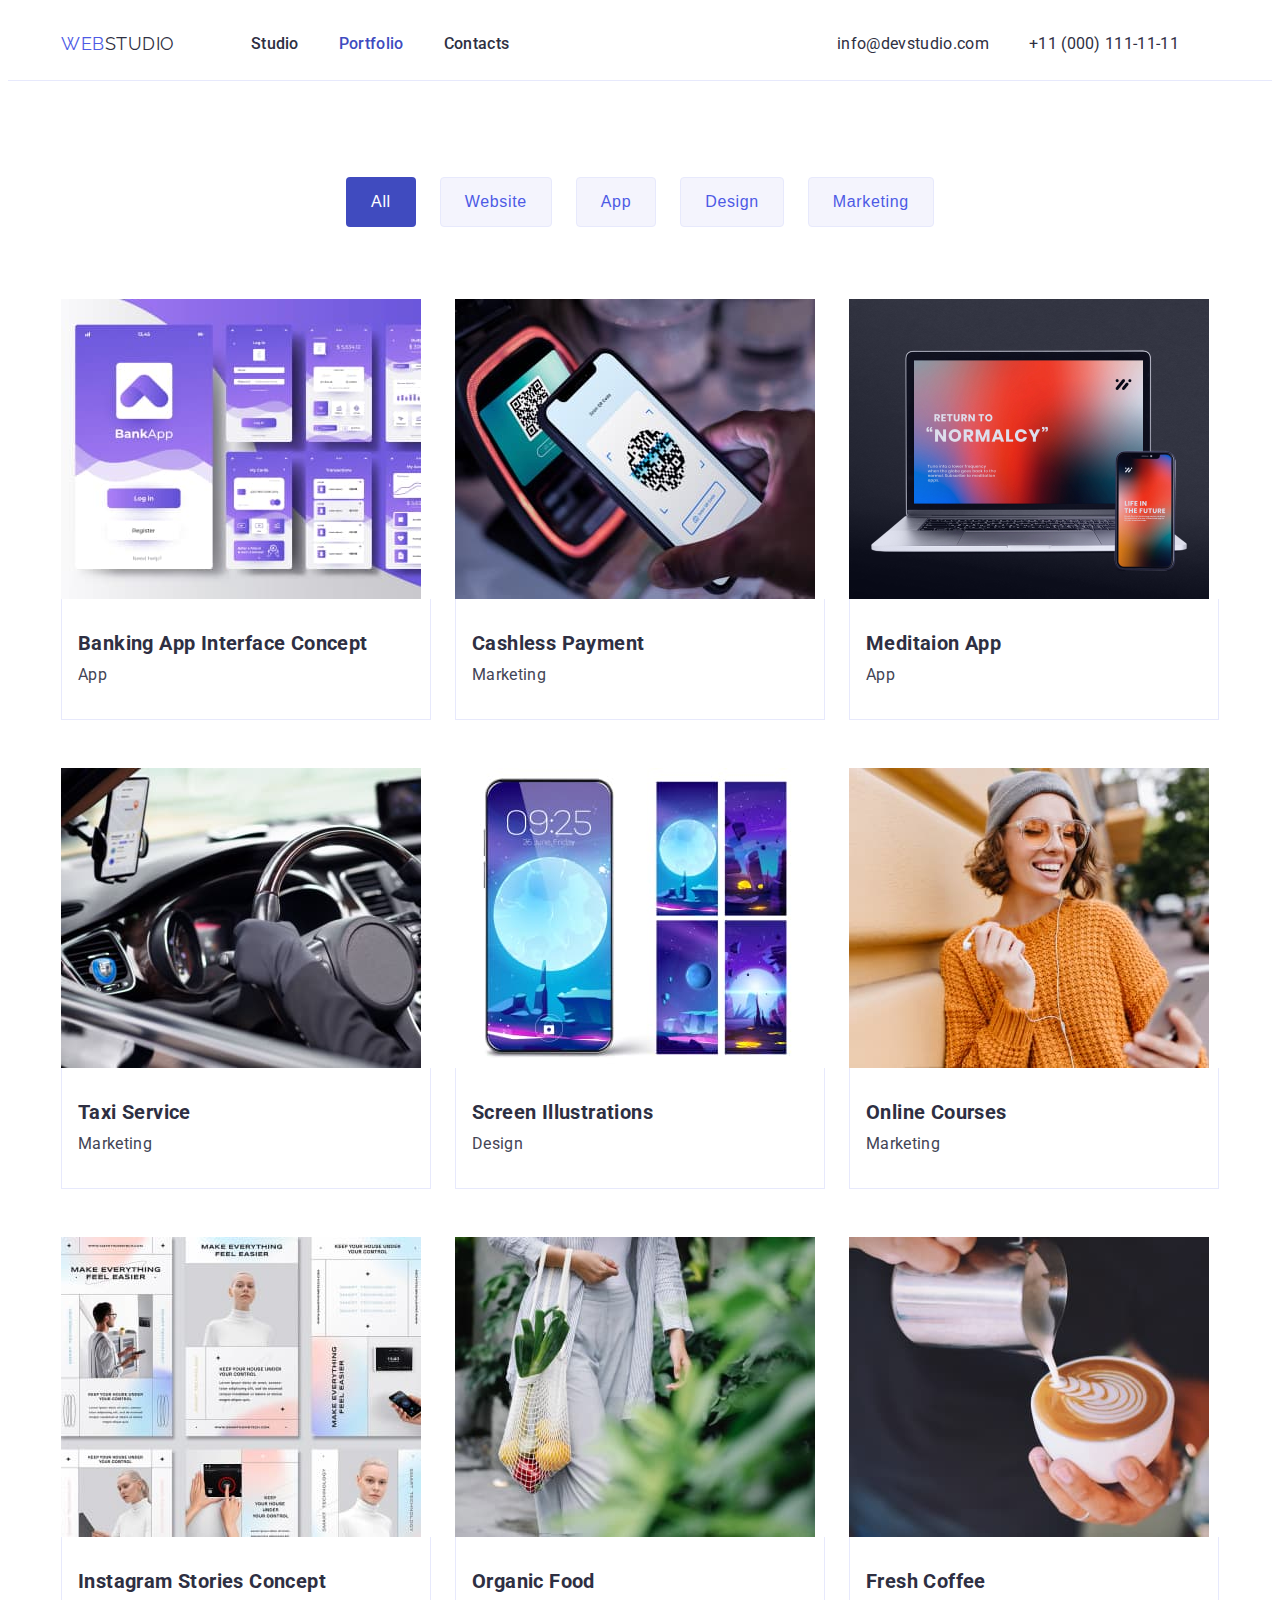
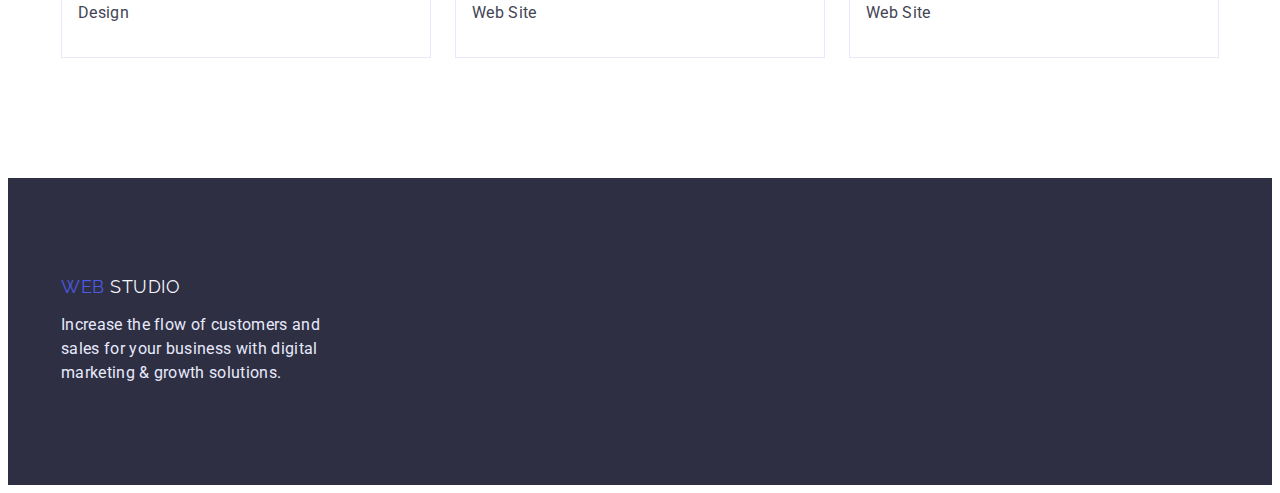
==== portfolio.html @ 53699d56 "......" ====
<!DOCTYPE html>
<html lang="en">
<head>
    <meta charset="UTF-8">
    <meta http-equiv="X-UA-Compatible" content="IE=edge">
    <meta name="viewport" content="width=device-width, initial-scale=1.0">
    <title>Portfolio</title>
    <link rel="preconnect" href="https://fonts.googleapis.com"><link rel="preconnect" href="https://fonts.gstatic.com" crossorigin><link href="https://fonts.googleapis.com/css2?family=Raleway:wght@800&family=Roboto:wght@400;500;700;900&display=swap" rel="stylesheet">
    <link rel="stylesheet" href="https://cdnjs.cloudflare.com/ajax/libs/modern-normalize/1.1.0/modern-normalize.min.css"
 integrity="sha512-wpPYUAdjBVSE4KJnH1VR1HeZfpl1ub8YT/NKx4PuQ5NmX2tKuGu6U/JRp5y+Y8XG2tV+wKQpNHVUX03MfMFn9Q==" 
 crossorigin="anonymous"
referrerpolicy="no-referrer" />
    <link rel="stylesheet" href="./css/styles.css">
</head>
<body>
    <header class="header">
        <div class="container header-container">
        <nav class="header-navigation">
        <a href="/" class="header-logo link">WEB<span class="header-span link">STUDIO</span></a>
        <ul class="header-list list">
            <li><a href="./index.html" class="header-link  link" >Studio</a></li>
            <li><a href=""class="header-link link current">Portfolio</a></li>
            <li><a href=""class="header-link link">Contacts</a></li>
        </ul> 
    </nav>
    <address class="address">
    <ul class="auth-nav list">
        <li class="auth-nav-item"><a href="mailto:info@devstudio.com " class="header-mail link" >info@devstudio.com</a></li>
        <li class="auth-nav-item"><a href="tel:+110001111111 " class="header-tel link">+11 (000) 111-11-11</a></li>
    </ul>
    </address>
        </div>
       </header> 
       <main>
        <section class="portfolio">
            <div class="container">
            <ul class="list btn-list ">
           <li><button type="button" class="btn-portfolio">All</button></li>
            <li><button type="button" class="other-btn">Website</button></li>
     <li><button type="button" class="other-btn">App</button></li>
    <li> <button type="button" class="other-btn">Design</button></li>
    <li><button type="button" class="other-btn">Marketing</button></li>
        </ul>
        <ul class="list list-galerry">
            <li class="galerry-item"><img src="./images/add.jpg" alt="app" width="360">
                <div class="flex-element-text">
                <h3 class="second-caption">Banking App Interface Concept</h3>
                <p class="second-subtitle">App</p>
                </li>
                <li class="galerry-item">
                    <img src="./images/payment.jpg" alt="payment" width="360">
                    <div class="flex-element-text">
                    <h3 class="second-caption">Cashless Payment</h3>
                    <p class="second-subtitle">Marketing</p>
                </li>
               <li class="galerry-item">
                <img src="./images/compphone.jpg" alt="meditaion app" width="360">
                <div class="flex-element-text">
                <h3 class="second-caption">Meditaion App</h3>
                <p class="second-subtitle">App</p>
               </li>
               <li class="galerry-item">
                <img src="./images/taxi.jpg" alt="service" width="360">
                <div class="flex-element-text">
                <h3 class="second-caption">Taxi Service</h3>
                <p class="second-subtitle">Marketing</p>
               </li>
               <li class="galerry-item">
                <img src="./images/screen.jpg" alt="screen" width="360">
                <div class="flex-element-text">
                <h3 class="second-caption">Screen Illustrations</h3>
                <p class="second-subtitle">Design</p>
               </li>
               <li class="galerry-item">
                <img src="./images/lady.jpg" alt="online" width="360">
                <div class="flex-element-text">
                <h3 class="second-caption">Online Courses</h3>
                <p class="second-subtitle">Marketing</p>
               </li>
               <li class="galerry-item">
                <img src="./images/instastory.jpg" alt="instagram" width="360">
                <div class="flex-element-text">
                <h3 class="second-caption">Instagram Stories Concept</h3>
                <p class="second-subtitle">Design</p>
               </li>
               <li class="galerry-item">
                <img src="./images/organik.jpg" alt="organik" width="360">
                <div class="flex-element-text">
                <h3 class="second-caption">Organic Food</h3>
                <p class="second-subtitle">Web Site</p>
               </li>
               <li class="galerry-item">
                <img src="./images/coffe.jpg" alt="coffee" width="360">
                <div class="flex-element-text">
                <h3 class="second-caption">Fresh Coffee</h3>
                <p class="second-subtitle">Web Site</p>
               </li>
               </ul>
            </div>
               </section>
            </main>
            <footer class="footer">
                <div class="container">
                <a href="./portfolio.html " class="footer-link link" target="_blank">WEB <span class="footer-span">STUDIO</span></span></a>
                <p class="footer-text">Increase the flow of customers and sales for your business with digital marketing & growth solutions.</p>
            </div>
            </footer>
</body>
</html>
---- css/styles.css ----
:root {
    --most-text-color: #2e2f42;
    --secondary-text-color: #434455;
    --primary-accent-color: #4d5ae5;
    --secondary-accent-color: #404bbf;
    --light-background-color: #f4f4fd;
    --dark-background-color: #2e2f42;
    --text-color: #ffffff;
    --other-color: #e7e9fc;
    --letter-spacing: 0.02em;
    --line-height: 1.5;
    /* hero */
    --hero-gra:linear-gradient(rgba(46, 47, 66, 0.7),
    rgba(46, 47, 66, 0.7)
   )
  }
  body {
    font-family: "roboto", sans-serif;
    color: var(--most-text-color);
  }
  h1, 
  h2,
  h3,
  h4,
  h5,
  h6,
  p {
    margin: 0;
  }
  
  ul {
    margin: 0;
    padding-left: 0;
  }
  
  button{
    cursor: pointer;
  }
  
  img {
    display: block;
  }
  
  .list {
    list-style: none;
  }
  .link {
    text-decoration: none;
  }
  
  .container{
    width: 1158px;
    padding-right: 15px;
    padding-left: 15px;
    margin-left:auto;
    margin-right:auto;
   
  }
  
  .header {
    padding-top: 24px;
    padding-bottom: 24px;
    border-color: #e7e9fc;
    border-style: solid;
    border-width: 0 0 1px 0;
  }
  .header-navigation {
  }
  .header-logo {
    font-family: "Raleway", sans-serif;
    font-size: 18px;
    line-height: 1.33;
    letter-spacing: 0.03em;
    color: var(--primary-accent-color);
    margin-right: 76px;
  }
  .header-span {
    color: var(--most-text-color);
  }
  /*/////////////////////////////////////////// */
  .header-link.current {
    color: var(--secondary-accent-color);
  }
  /* ///////////////////////////////////////////// */
  .header-list{
    display: flex;
    gap: 40px;
  }
  .header-navigation{
    display: flex;
    align-items: center;
    margin-right: auto;
  }
  .header-container{
    display: flex;
    align-items: center;
  }
  .header-link {
    font-weight: 500;
    font-size: 16px;
    line-height: var(--line-height);
    letter-spacing: var(--letter-spacing);
    color: var(--most-text-color);
  }
  .header-link:hover,
  .header-link:focus {
    color: var(--secondary-accent-color);
  }
  .address {
    font-style:normal;
  }
  .auth-nav {
    display: flex;
  }
  .auth-nav-item {
    margin-right: 40px;
  }
  
  .header-mail {
    font-weight: 400;
    font-size: 16px;
    line-height: var(--line-height);
    letter-spacing: var(--letter-spacing);
    color: var(--most-text-color);
    
  }
  .header-tel {
    font-weight: 400;
    font-size: 16px;
    line-height: var(--line-height);
    letter-spacing: var(--letter-spacing);
    color: var(----secondary-text-color);
  }
  .header-mail:hover,
  .header-mail:focus,
  .header-tel:hover,
  .header-tel:focus {
    color: var(--secondary-accent-color);
  }
  
  /* ---------------------HERO--------------- */
  .hero {
    background: var(--dark-background-color);
    background-image:var(--hero-gra),
     url(../images/people-office\ .jpg);
    padding-top: 188px;
    padding-bottom: 188px;
    text-align: center; 

  }
  .hero-title {
    font-size: 56px;
    line-height: 1.07;
    text-align: center;
    letter-spacing: var(--letter-spacing);
    color: var(--text-color);
    margin-bottom: 48px;
      max-width: 500px;
      margin-left: auto;
      margin-right: auto; 
    }
  .hero-btn {
    font-family: inherit;
    font-weight: 500;
    font-size: 16px;
    line-height: var(--line-height);
    letter-spacing: 0.04em;
    cursor: pointer;
    color: var(--text-color);
    background: var(--primary-accent-color);
    border-radius: 4px;
    border: none;
    padding-top: 16px;
    padding-bottom: 16px;
    min-width: 169px;
    min-height: 56px;
  }
  .hero-btn:hover,
  .hero-btn:focus {
    background: var(--secondary-accent-color);
  }
  /* ------------------ABOUT------------------- */
  .about {
    padding-top: 120px;
    padding-bottom: 120px;
  }
  .about-title {
    text-transform: capitalize;
  }
  .visually-hidden {
    position: absolute;
    white-space: nowrap;
    width: 1px;
    height: 1px;
    overflow: hidden;
    border: 0;
    padding: 0;
    clip: rect(0 0 0 0);
    clip-path: inset(50%);
    margin: -1px;
  }
  .about-list {
    display: flex;
    flex-wrap: nowrap;
    gap: 24px;
  }
  .about-item {
  
  }
  .about-caption {
    font-weight: 500;
    font-size: 20px;
    line-height: 1.22;
    text-transform: capitalize;
    letter-spacing: var(--letter-spacing);
    margin-bottom: 8px;
  }
  .about-subtitle {
    font-weight: 400;
    font-size: 16px;
    line-height: var(--line-height);
    letter-spacing: var(--letter-spacing);
    color: var(----secondary-text-color);
  }
  /* ---------------GENERAL------------- */
  .general {
    padding-bottom: 120px;
  }
  .general-title {
    font-size: 36px;
    line-height: 1.11;
    text-transform: capitalize;
    letter-spacing: var(--letter-spacing);
    margin-bottom: 72px;
    text-align: center;
  }
  .general-list{
    display: flex;
    gap: 24px;
  }
  
  .general-item{
    width: calc((100%-48px)/3);
  }
  /* ------------------ TEAM-------------------- */
  .team{
    background: var(--light-background-color);
    padding-top: 120px;
    padding-bottom: 120px;
  }
  .team-title {
    font-size: 36px;
    line-height: 1.11;
    text-transform: capitalize;
    letter-spacing: var(--letter-spacing);
    margin-bottom: 72px;
    text-align: center;
  }
  .team-list {
    display: flex;
    gap: 24px;
  
  
  }
  .list {
  }
  .team-item {
    width: calc((100%-72px) / 4);
    background-color: #fff;
  }
  .team-caption {
    font-size: 20px;
    line-height: 1.2;
    text-transform: capitalize;
    letter-spacing: var(--letter-spacing);
    margin-bottom: 8px;
    text-align: center;
  }
  .team-text{
  padding-bottom: 32px;
  padding-top: 32px;
  }
  .team-subtitle {
    font-weight: 400;
    font-size: 16px;
    line-height: var(--line-height);
    letter-spacing: var(--letter-spacing);
    color: var(----secondary-text-color);
    text-align: center;
    margin-bottom: 8px;
  }

  .team-soc-list {
    display: flex;
    justify-content: center;
    gap: 24px;
}
.team-soc-item {
  width: 40px;
  height: 40px;
}
.team-soc-link  {
  width: 100%;
  height: 100%;
  background-color:var(--primary-accent-color);
  display: flex;
  align-items: center;
  justify-content: center;
  border-radius: 50%;
}

.team-soc-icon{
  fill: red;
}
  /* ------------------FOOter------------------- */
  
  .footer-link {
    font-family: "Raleway", sans-serif;
    font-size: 18px;
    line-height: 1.16px;
    letter-spacing: 0.03em;
    color: var(--primary-accent-color);
    margin-top: 16px;
    width: 264px;
  }
  .footer-span {
    font-family: "Raleway";
    font-size: 18px;
    line-height: 1.16px;
    letter-spacing: 0.03em;
    color: var(--light-background-color);
  
  }
  .footer-text {
    font-weight: 400;
    font-size: 16px;
    line-height: 1.50;
    letter-spacing: var(--letter-spacing);
    color:var(--other-color);
    margin-top: 16px;
    width: 264px;
  }
  .footer {
    background: var(--dark-background-color);
    padding-top: 100px;
    padding-bottom: 100px;
    
  
  }
  
  /* ------------------PORTFOLIO------------------- */
  
  .portfolio{
    padding-top: 96px;
    padding-bottom: 120px;
  }
  .list-galerry{
    display: flex;  
    flex-wrap: wrap;
    column-gap: 24px;
    row-gap: 48px;
  }
  .galerry-item{
    width: calc((100% - 48px) / 3)
  }
  
    
  .btn-list{
    display: flex;
    align-items: center;
    justify-content: center;
    margin-bottom: 72px;
    gap: 24px;
  }
    .btn-portfolio {
    font-style: inherit;
    font-weight: 500;
    font-size: 16px;
    line-height: var(--line-height);
    letter-spacing: 0.04em;
    cursor: pointer;
    color: var(--text-color);
    background: var(--secondary-accent-color);
    border-style: solid;
    border-width: 1px;
    border-color: transparent;
    border-radius: 4px;
    padding-top: 12px;
    padding-bottom: 12px;
    padding-left: 24px;
    padding-right: 24px;
    
  }
  .other-btn {
    font-style: inherit;
    font-weight: 500;
    font-size: 16px;
    line-height: var(--line-height);
    letter-spacing: 0.04em;
    cursor: pointer;
    color: var(--primary-accent-color);
    background: var(--light-background-color);
    border-radius: 4px;
    border-color: #e7e9fc;
    border-style: solid;
    border-width: 1px;
    padding-top: 12px;
    padding-bottom: 12px;
    padding-left: 24px;
    padding-right: 24px;
  }
  .flex-element-text {
    border-color: #e7e9fc;
    border-style: solid;
    border-width: 1px;
    border-top-width: 0;
    padding-bottom: 32px;
    padding-left: 16px;
    padding-top: 32px;
  }
  .second-caption {
    font-size: 20px;
    line-height: 1.2;
    text-transform: capitalize;
    letter-spacing: var(--letter-spacing);
    color: var(--most-text-color);
  }
  .second-subtitle {
    font-weight: 400;
    font-size: 16px;
    line-height: var(--line-height);
    letter-spacing: var(--letter-spacing);
    color: var(--secondary-text-color);
    margin-top: 8px; 
    
  }
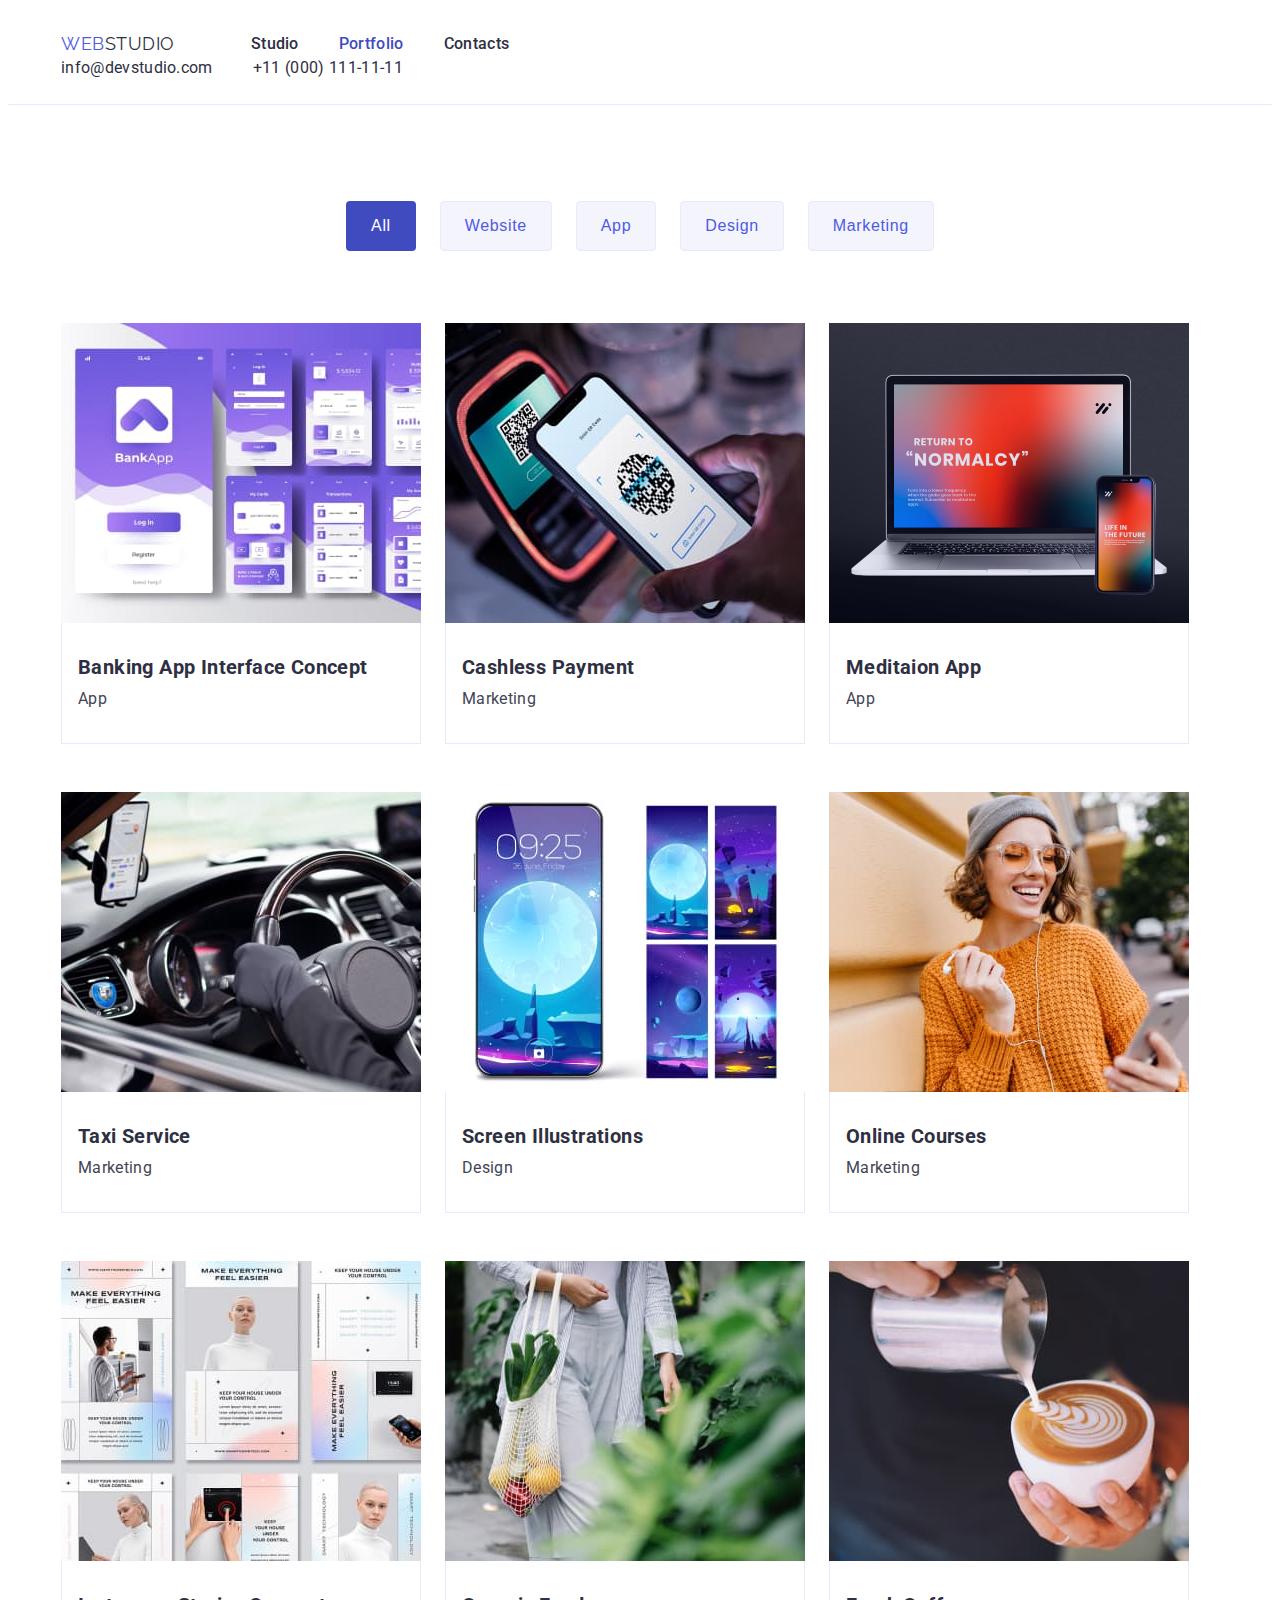
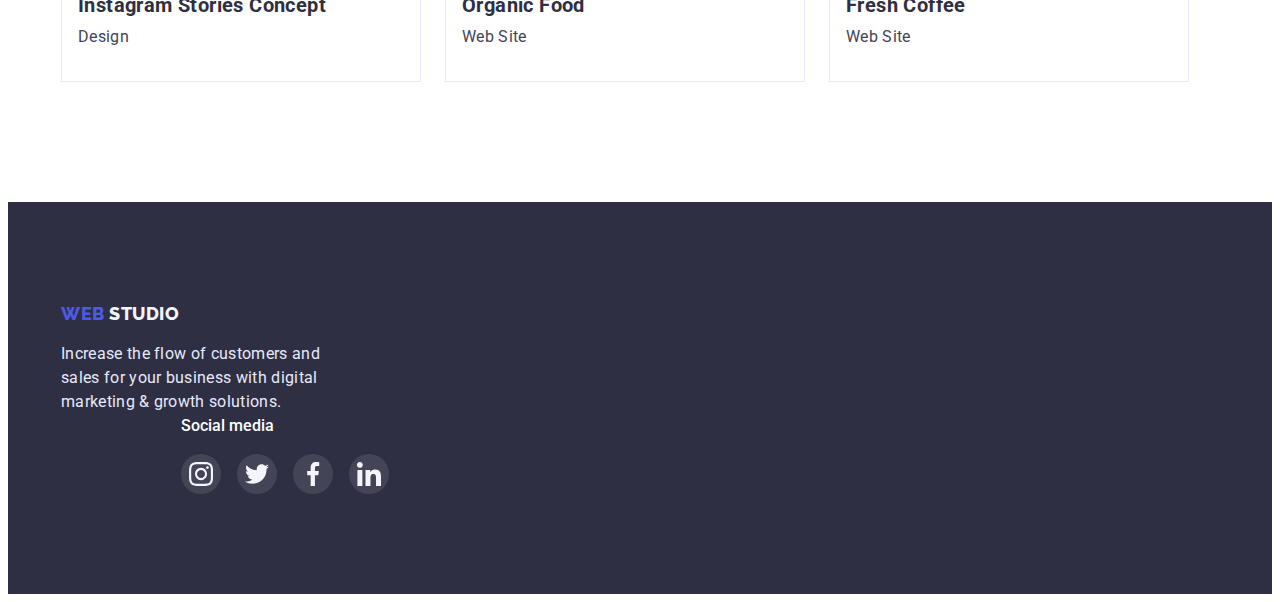
==== commit 8fe01340: "///////" ====
--- a/portfolio.html
+++ b/portfolio.html
@@ -15,6 +15,7 @@
 <body>
     <header class="header">
         <div class="container header-container">
+        <div class="heade-list">
         <nav class="header-navigation">
         <a href="/" class="header-logo link">WEB<span class="header-span link">STUDIO</span></a>
         <ul class="header-list list">
@@ -29,6 +30,7 @@
         <li class="auth-nav-item"><a href="tel:+110001111111 " class="header-tel link">+11 (000) 111-11-11</a></li>
     </ul>
     </address>
+    </div>
         </div>
        </header> 
        <main>
@@ -46,54 +48,63 @@
                 <div class="flex-element-text">
                 <h3 class="second-caption">Banking App Interface Concept</h3>
                 <p class="second-subtitle">App</p>
+                </div>
                 </li>
                 <li class="galerry-item">
                     <img src="./images/payment.jpg" alt="payment" width="360">
                     <div class="flex-element-text">
                     <h3 class="second-caption">Cashless Payment</h3>
                     <p class="second-subtitle">Marketing</p>
+                    </div>
                 </li>
                <li class="galerry-item">
                 <img src="./images/compphone.jpg" alt="meditaion app" width="360">
                 <div class="flex-element-text">
                 <h3 class="second-caption">Meditaion App</h3>
                 <p class="second-subtitle">App</p>
+                </div>
                </li>
                <li class="galerry-item">
                 <img src="./images/taxi.jpg" alt="service" width="360">
                 <div class="flex-element-text">
                 <h3 class="second-caption">Taxi Service</h3>
                 <p class="second-subtitle">Marketing</p>
+                </div>
                </li>
                <li class="galerry-item">
                 <img src="./images/screen.jpg" alt="screen" width="360">
                 <div class="flex-element-text">
                 <h3 class="second-caption">Screen Illustrations</h3>
                 <p class="second-subtitle">Design</p>
+                </div>
                </li>
                <li class="galerry-item">
                 <img src="./images/lady.jpg" alt="online" width="360">
                 <div class="flex-element-text">
                 <h3 class="second-caption">Online Courses</h3>
                 <p class="second-subtitle">Marketing</p>
+                </div>
                </li>
                <li class="galerry-item">
                 <img src="./images/instastory.jpg" alt="instagram" width="360">
                 <div class="flex-element-text">
                 <h3 class="second-caption">Instagram Stories Concept</h3>
                 <p class="second-subtitle">Design</p>
+                </div>
                </li>
                <li class="galerry-item">
                 <img src="./images/organik.jpg" alt="organik" width="360">
                 <div class="flex-element-text">
                 <h3 class="second-caption">Organic Food</h3>
                 <p class="second-subtitle">Web Site</p>
+                </div>
                </li>
                <li class="galerry-item">
                 <img src="./images/coffe.jpg" alt="coffee" width="360">
                 <div class="flex-element-text">
                 <h3 class="second-caption">Fresh Coffee</h3>
                 <p class="second-subtitle">Web Site</p>
+                </div>
                </li>
                </ul>
             </div>
@@ -101,9 +112,43 @@
             </main>
             <footer class="footer">
                 <div class="container">
-                <a href="./portfolio.html " class="footer-link link" target="_blank">WEB <span class="footer-span">STUDIO</span></span></a>
+                    <div class="fotter-content-first">
+                <a href="./portfolio.html " class="footer-link link" target="_blank">WEB <span class="footer-span">STUDIO</span></a>
                 <p class="footer-text">Increase the flow of customers and sales for your business with digital marketing & growth solutions.</p>
             </div>
+                    <div class="footer-content-secondary">
+                    <h2 class="footer-text-secondary">Social media</h2>
+                    <ul class="footer-soc-list list">
+                        <li class="footer-soc-item">
+                            <a href="" class="footer-soc-link link">
+                                <svg class="footer-icon">
+                                    <use href="./images/symbol-defs.svg#icon-instagram-1"></use>
+                                </svg>
+                            </a></li>
+                        <li class="footer-soc-item">
+                            <a href="" class="footer-soc-link link">
+                                <svg class="footer-icon" >
+                                    <use href="./images/symbol-defs.svg#icon-twitter-1"></use>
+                                </svg>
+                            </a></li>
+                        <li class="footer-soc-item">
+                            <a href="" class="footer-soc-link link">
+                                <svg class="footer-icon" >
+                                    <use href="./images/symbol-defs.svg#icon-facebook-1"></use>
+                                </svg>
+                            </a></li>
+                        <li class="footer-soc-item">
+                            <a href="" class="footer-soc-link link">
+                                <svg class="footer-icon">
+                                    <use href="./images/symbol-defs.svg#icon-linkedin-1"></use>
+                                </svg>
+                            </a></li>
+                    </ul>
+                </div>
+            </div>
+        </div>
+        
             </footer>
-</body>
-</html>+        </body>
+        </html>
+                --- a/css/styles.css
+++ b/css/styles.css
@@ -9,6 +9,7 @@
     --other-color: #e7e9fc;
     --letter-spacing: 0.02em;
     --line-height: 1.5;
+    --secondary-bg: rgba(244, 244, 253, 1);
     /* hero */
     --hero-gra:linear-gradient(rgba(46, 47, 66, 0.7),
     rgba(46, 47, 66, 0.7)
@@ -145,7 +146,8 @@
      url(../images/people-office\ .jpg);
     padding-top: 188px;
     padding-bottom: 188px;
-    text-align: center; 
+    text-align: center;
+    max-width: 1440px;
 
   }
   .hero-title {
@@ -178,12 +180,14 @@
   .hero-btn:hover,
   .hero-btn:focus {
     background: var(--secondary-accent-color);
+     box-shadow: 0px 4px 4px rgba(0, 0, 0, 0.15);
   }
   /* ------------------ABOUT------------------- */
   .about {
     padding-top: 120px;
     padding-bottom: 120px;
   }
+
   .about-title {
     text-transform: capitalize;
   }
@@ -203,6 +207,15 @@
     display: flex;
     flex-wrap: nowrap;
     gap: 24px;
+    margin: 0;
+   padding: 0;
+  }
+  .about-list > .item{
+   width: 265px;
+    margin-right: 24px;
+  }
+  .about-list > .item:last-child{
+   margin-right: 0;
   }
   .about-item {
   
@@ -214,6 +227,7 @@
     text-transform: capitalize;
     letter-spacing: var(--letter-spacing);
     margin-bottom: 8px;
+    margin-top: 8px;
   }
   .about-subtitle {
     font-weight: 400;
@@ -221,6 +235,20 @@
     line-height: var(--line-height);
     letter-spacing: var(--letter-spacing);
     color: var(----secondary-text-color);
+  }
+
+  .about-icon-box{
+    box-sizing: border-box;
+  width: 264px;
+  background-color:var(--secondary-bg);
+  border-radius: 4px;
+  }
+  .about-icon{
+  height: 64px;
+  width: 64px;
+  margin-left: 100px;
+  margin-top: 24px;
+  margin-bottom: 24px;
   }
   /* ---------------GENERAL------------- */
   .general {
@@ -259,8 +287,6 @@
   .team-list {
     display: flex;
     gap: 24px;
-  
-  
   }
   .list {
   }
@@ -309,24 +335,79 @@
   border-radius: 50%;
 }
 
-.team-soc-icon{
-  fill: red;
+.team-soc-link:is(:hover, :focus){
+  background-color:var(--secondary-accent-color);
+}
+.team-soc-icon {
+}
+
+/* ----------------CUSTOMERS------------------------ */
+
+.customers {
+  padding-top: 130px;
+  padding-bottom: 120px;
+}
+
+.customers-list {
+  display: flex;
+  gap: 24px;
+}
+
+.customers-title {
+font-weight: 700;
+font-size: 36px;
+line-height: 1.11;
+text-align: center;
+letter-spacing: 0.02em;
+text-transform: capitalize;
+color:var(--most-text-color);
+margin-bottom: 72px;
+}
+
+.customers-item {
+  width: calc(( 100% - 120px ) / 6);
+  height: 88px;
+}
+.customers-link {
+  width: 100%;
+  height: 100%;
+  border: 1px solid #8E8F99;
+  border-radius: 4px;
+  display: flex;
+  align-items: center;
+  justify-content: center;
+  fill: #8e8f99;
+
+}
+.customers-link:is(:hover,:focus) {
+  border-color: var(--secondary-accent-color);}
+
+.customers-link:is(:hover,:focus) .customers-icon {
+  fill: var(--secondary-accent-color);
+}
+.customers-icon{
+  fill: #8e8f99;
+}
+ 
+}
+.link {
 }
   /* ------------------FOOter------------------- */
   
   .footer-link {
     font-family: "Raleway", sans-serif;
+    font-weight: 800;
     font-size: 18px;
-    line-height: 1.16px;
+    line-height: 1.33;
     letter-spacing: 0.03em;
-    color: var(--primary-accent-color);
+    color:var(--primary-accent-color);
     margin-top: 16px;
     width: 264px;
   }
   .footer-span {
     font-family: "Raleway";
     font-size: 18px;
-    line-height: 1.16px;
+    line-height: 1.33;
     letter-spacing: 0.03em;
     color: var(--light-background-color);
   
@@ -347,6 +428,60 @@
     
   
   }
+
+  .footer-content {
+    display: flex;
+  }
+  .fotter-content-first {
+  }
+  .footer-link {
+  }
+  .link {
+  }
+  .footer-span {
+  }
+  .footer-text {
+  }
+  .footer-content-secondary {
+    margin-left: 120px;
+    align-items: baseline
+  }
+  
+  .footer-text-secondary {
+    font-family: 'Roboto';
+    font-style: normal;
+    font-weight: 500;
+    font-size: 16px;
+    line-height: 1.5;
+    color:var(--text-color);
+    margin-bottom: 16px;
+    
+
+  }
+  .footer-soc-list {
+    display: flex;
+  }
+  .list {
+  }
+  .footer-soc-item {
+  }
+  .footer-soc-link {
+    display: block;
+  background-color: rgba(255, 255, 255, 0.1);;
+  border-radius: 50%;
+  width: 40px;
+  height: 40px;
+  margin-right: 16px;
+  }
+  .footer-soc-link:hover,.footer-icon:focus{
+    background-color: #31D0AA;
+   }
+  .footer-icon {
+    width: 24px;
+  height: 24px;
+  margin-top: 8px;
+  margin-left: 8px;
+  }
   
   /* ------------------PORTFOLIO------------------- */
   
@@ -362,6 +497,7 @@
   }
   .galerry-item{
     width: calc((100% - 48px) / 3)
+    box-shadow: 0px 1px 6px rgba(46, 47, 66, 0.08);
   }
   
     
@@ -418,6 +554,10 @@
     padding-left: 16px;
     padding-top: 32px;
   }
+
+  .list-galerry>.galerry-item:hover,.list-galerry>.galerry-item:focus{
+    box-shadow: 0px 1px 6px rgba(46, 47, 66, 0.08), 0px 1px 1px rgba(46, 47, 66, 0.16), 0px 2px 1px rgba(46, 47, 66, 0.08);
+  }
   .second-caption {
     font-size: 20px;
     line-height: 1.2;
@@ -434,4 +574,10 @@
     margin-top: 8px; 
     
   }
-  +  
+  .btn-portfolio:hover,
+ .btn-portfolio:focus{
+    color:var(--text-color) ;
+    background-color: rgba(64, 75, 191, 1);
+    border: 1px solid rgba(64, 75, 191, 1);;
+    box-shadow: 0px 3px 1px rgba(0, 0, 0, 0.1), 0px 2px 1px rgba(0, 0, 0, 0.08), 0px 2px 2px rgba(0, 0, 0, 0.12);}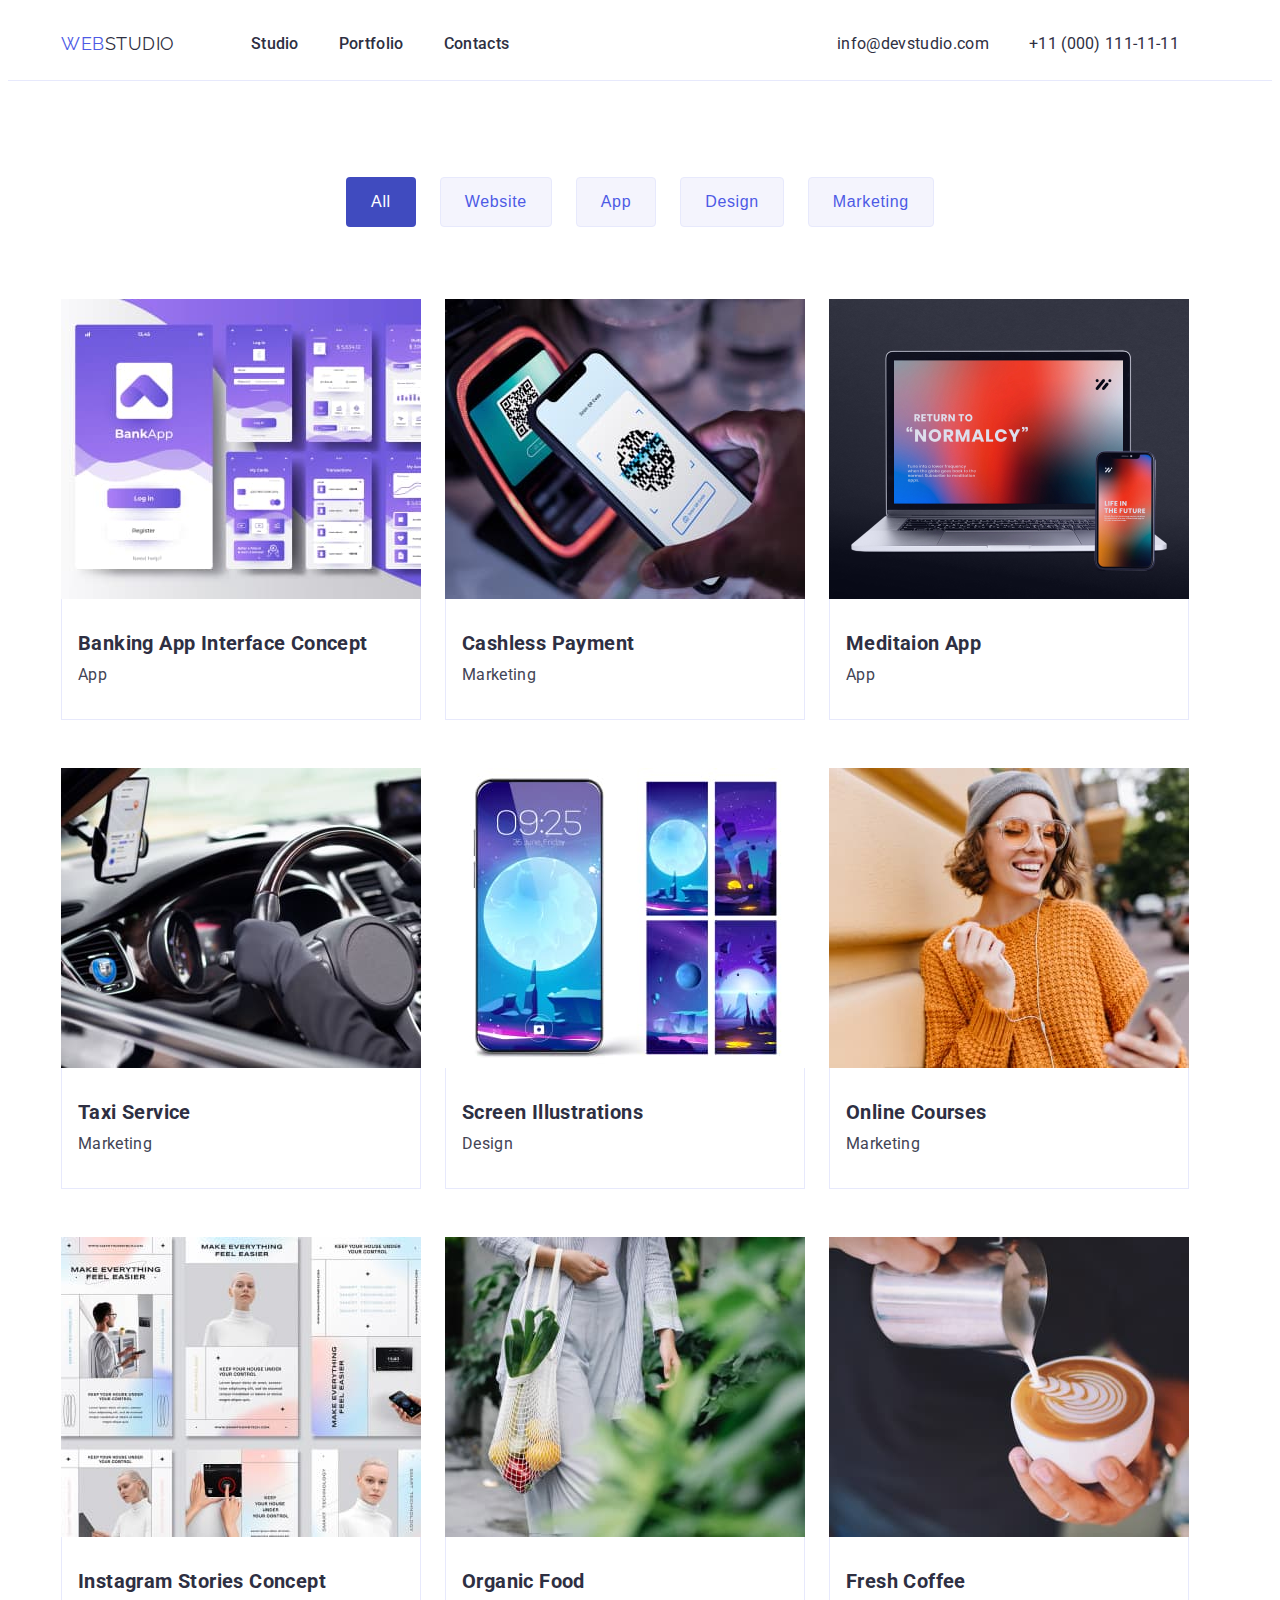
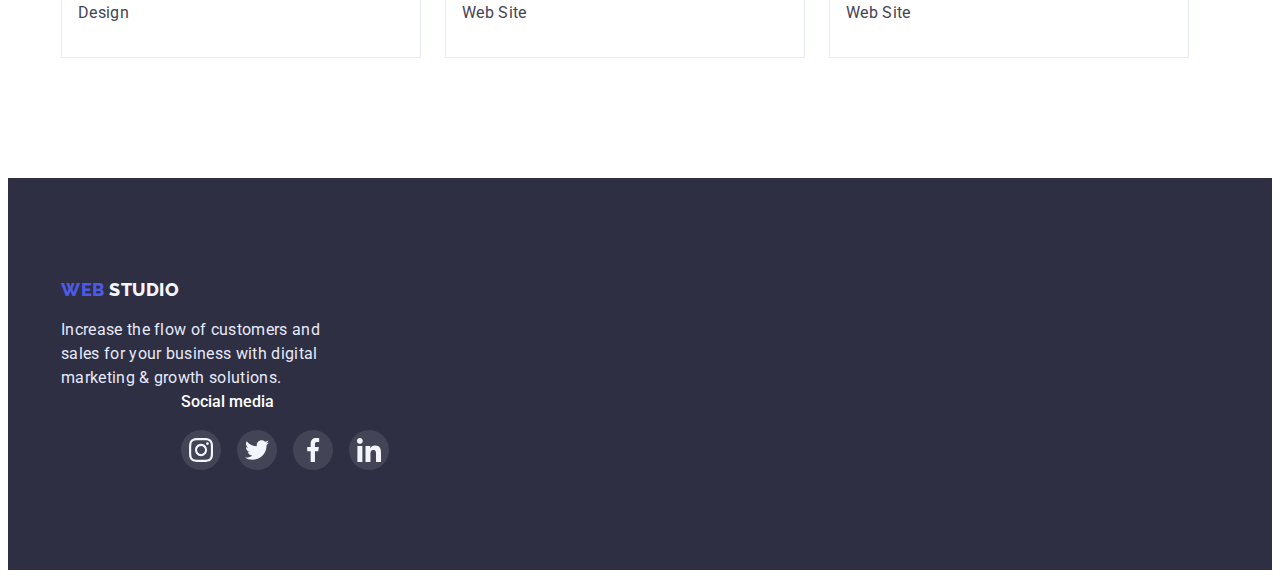
==== commit 3017388c: "///////////" ====
--- a/portfolio.html
+++ b/portfolio.html
@@ -14,25 +14,25 @@
 </head>
 <body>
     <header class="header">
-        <div class="container header-container">
         <div class="heade-list">
-        <nav class="header-navigation">
-        <a href="/" class="header-logo link">WEB<span class="header-span link">STUDIO</span></a>
-        <ul class="header-list list">
-            <li><a href="./index.html" class="header-link  link" >Studio</a></li>
-            <li><a href=""class="header-link link current">Portfolio</a></li>
-            <li><a href=""class="header-link link">Contacts</a></li>
-        </ul> 
-    </nav>
-    <address class="address">
-    <ul class="auth-nav list">
-        <li class="auth-nav-item"><a href="mailto:info@devstudio.com " class="header-mail link" >info@devstudio.com</a></li>
-        <li class="auth-nav-item"><a href="tel:+110001111111 " class="header-tel link">+11 (000) 111-11-11</a></li>
-    </ul>
-    </address>
+    <div class="container header-container">
+    <nav class="header-navigation">
+    <a href="/" class="header-logo link">WEB<span class="header-span link">STUDIO</span></a>
+    <ul class="header-list list">
+        <li><a href="./index.html" class="header-link  link" >Studio</a></li>
+        <li class="header-item"><a href=" "class="header-link link">Portfolio</a></li>
+        <li class="headr-item"><a href=""class="header-link link">Contacts</a></li>
+    </ul>   
+</nav>
+<address class="address">
+<ul class="auth-nav list">
+    <li class="auth-nav-item"><a href="mailto:info@devstudio.com" class="header-mail link">info@devstudio.com</a></li>
+    <li class="auth-nav-item"><a href="tel:+110001111111" class="header-tel link">+11 (000) 111-11-11</a></li>
+</ul>
+</address>
+</div>
     </div>
-        </div>
-       </header> 
+   </header>     
        <main>
         <section class="portfolio">
             <div class="container">
--- a/css/styles.css
+++ b/css/styles.css
@@ -148,6 +148,7 @@
     padding-bottom: 188px;
     text-align: center;
     max-width: 1440px;
+    margin: 0;
 
   }
   .hero-title {
@@ -238,17 +239,20 @@
   }
 
   .about-icon-box{
+    height: 112px;
     box-sizing: border-box;
   width: 264px;
   background-color:var(--secondary-bg);
   border-radius: 4px;
+  display: flex;
+  justify-content: center;
+  align-items: center;
+  
   }
   .about-icon{
   height: 64px;
   width: 64px;
-  margin-left: 100px;
-  margin-top: 24px;
-  margin-bottom: 24px;
+  
   }
   /* ---------------GENERAL------------- */
   .general {
@@ -431,6 +435,7 @@
 
   .footer-content {
     display: flex;
+    align-items: baseline;
   }
   .fotter-content-first {
   }
@@ -464,6 +469,7 @@
   .list {
   }
   .footer-soc-item {
+    margin-right: 16px;
   }
   .footer-soc-link {
     display: block;
@@ -471,7 +477,7 @@
   border-radius: 50%;
   width: 40px;
   height: 40px;
-  margin-right: 16px;
+  
   }
   .footer-soc-link:hover,.footer-icon:focus{
     background-color: #31D0AA;
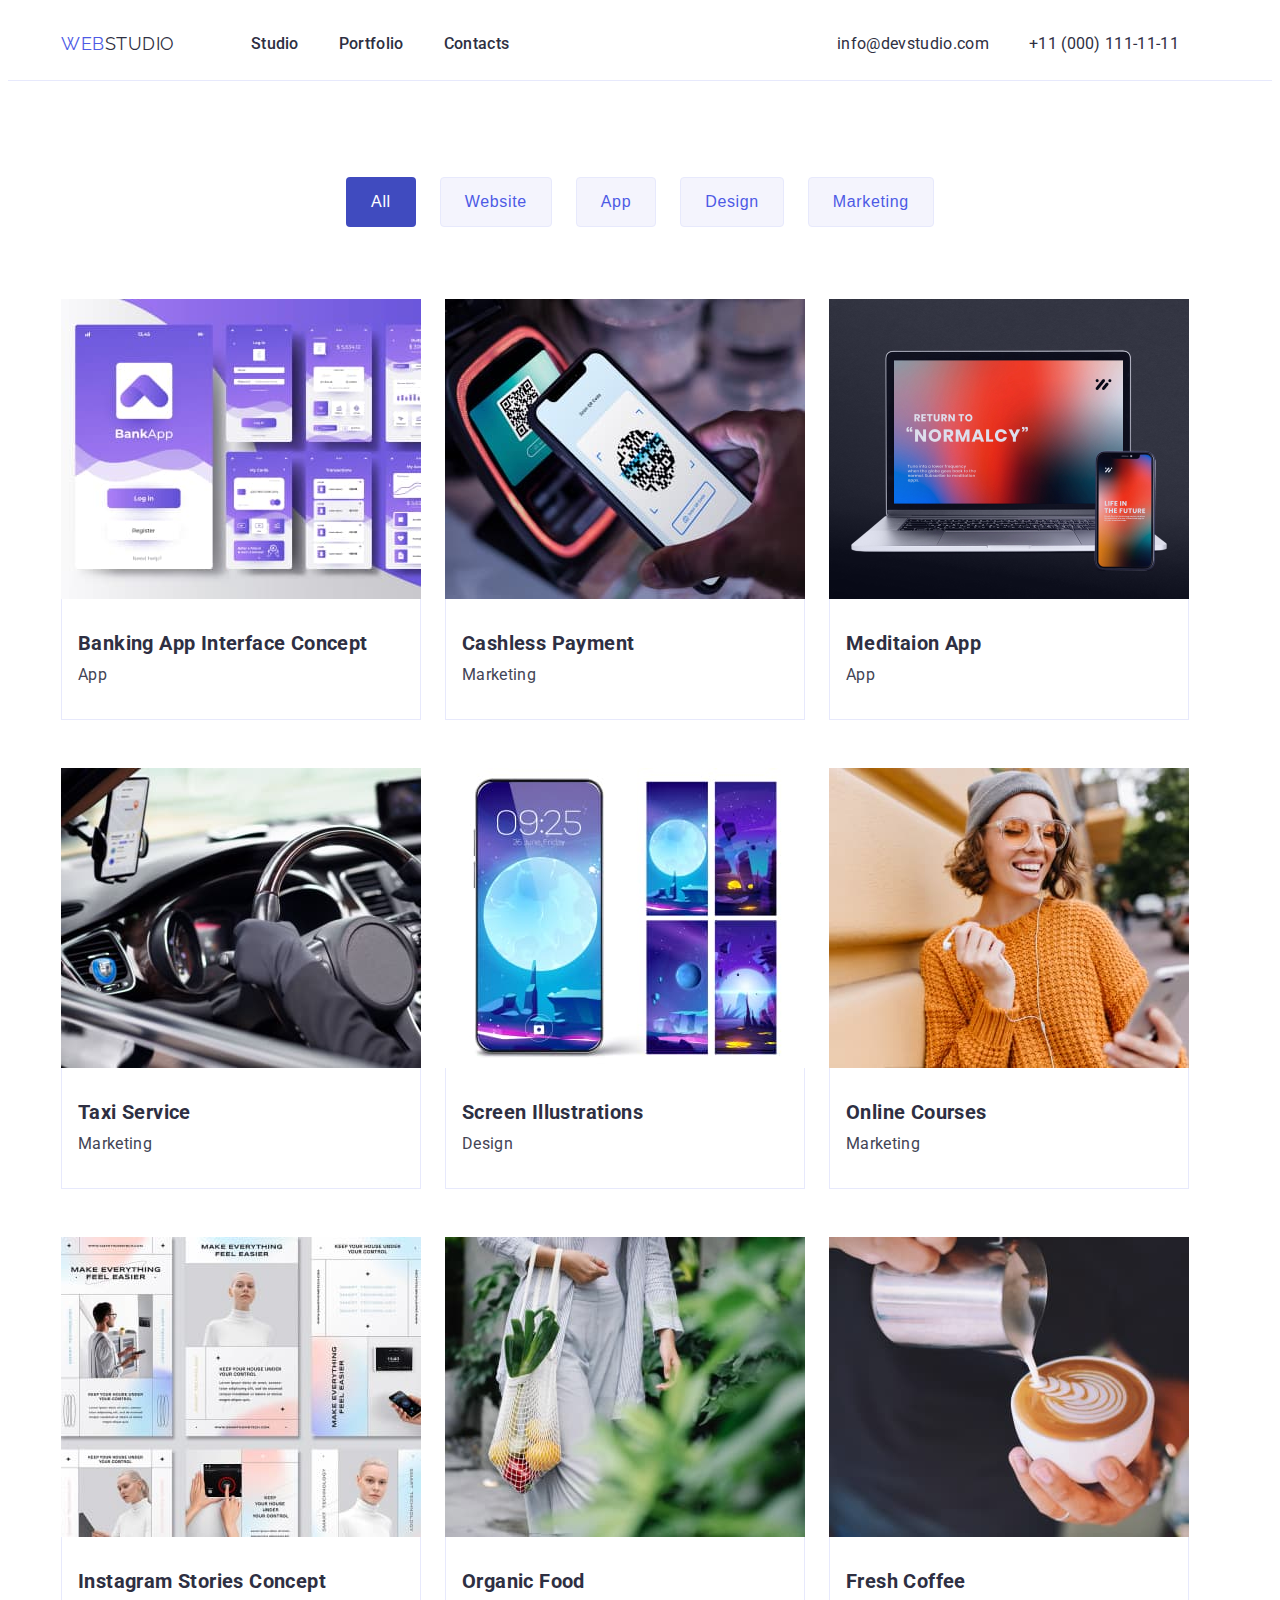
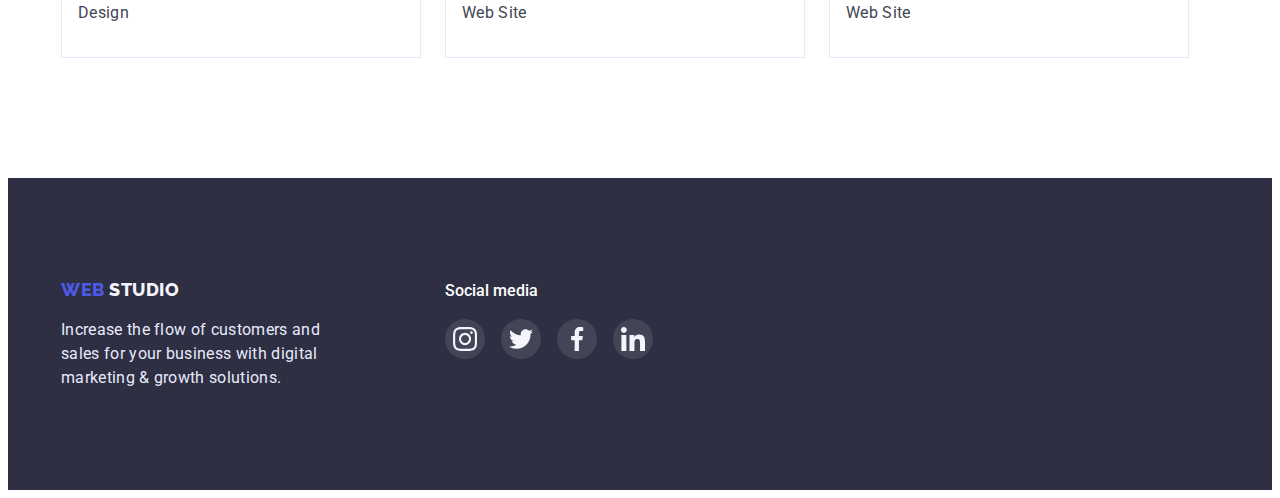
==== commit 1d2e7ec5: "/.///" ====
--- a/portfolio.html
+++ b/portfolio.html
@@ -112,8 +112,9 @@
             </main>
             <footer class="footer">
                 <div class="container">
-                    <div class="fotter-content-first">
-                <a href="./portfolio.html " class="footer-link link" target="_blank">WEB <span class="footer-span">STUDIO</span></a>
+                    <div class="footer-content">
+                        <div class="fotter-content-first">
+                <a href="./index.html" class="footer-link link" target="_blank">WEB <span class="footer-span">STUDIO</span></a>
                 <p class="footer-text">Increase the flow of customers and sales for your business with digital marketing & growth solutions.</p>
             </div>
                     <div class="footer-content-secondary">
@@ -150,5 +151,4 @@
         
             </footer>
         </body>
-        </html>
-                +        </html>--- a/css/styles.css
+++ b/css/styles.css
@@ -586,4 +586,11 @@
     color:var(--text-color) ;
     background-color: rgba(64, 75, 191, 1);
     border: 1px solid rgba(64, 75, 191, 1);;
-    box-shadow: 0px 3px 1px rgba(0, 0, 0, 0.1), 0px 2px 1px rgba(0, 0, 0, 0.08), 0px 2px 2px rgba(0, 0, 0, 0.12);}+    box-shadow: 0px 3px 1px rgba(0, 0, 0, 0.1), 0px 2px 1px rgba(0, 0, 0, 0.08), 0px 2px 2px rgba(0, 0, 0, 0.12);}
+    .other-btn:hover,
+    .other-btn:focus{
+      color:var(--text-color) ;
+    background-color: rgba(64, 75, 191, 1);
+    border: 1px solid rgba(64, 75, 191, 1);;
+    box-shadow: 0px 3px 1px rgba(0, 0, 0, 0.1), 0px 2px 1px rgba(0, 0, 0, 0.08), 0px 2px 2px rgba(0, 0, 0, 0.12);}
+    